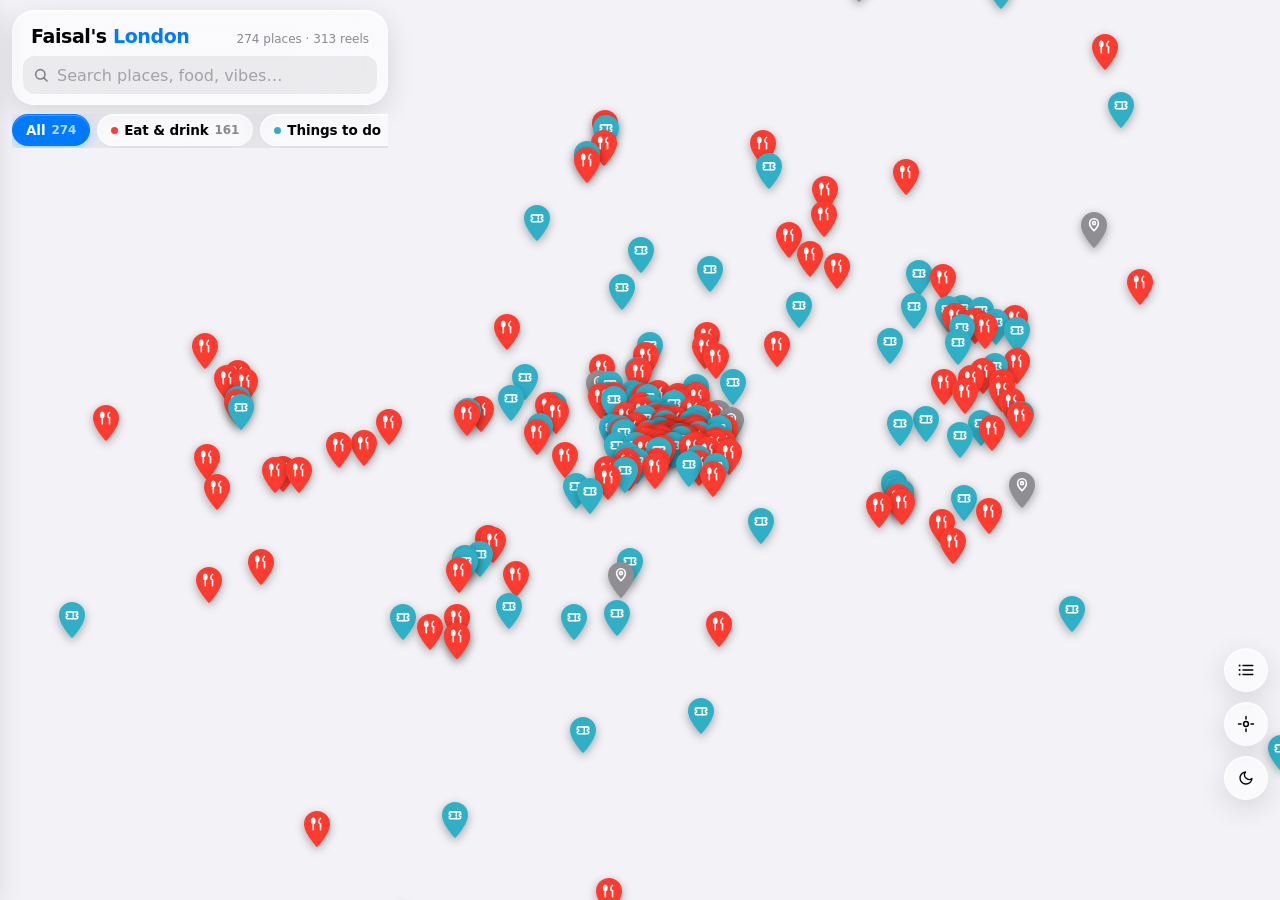
==== index.html @ a234e716 "Step 3: rebuild app as index.html + style.css + app.js + pins.json Liquid Glass restyle, merged venu" ====
<!DOCTYPE html>
<html lang="en-GB">
<head>
<meta charset="UTF-8">
<meta name="viewport" content="width=device-width, initial-scale=1, maximum-scale=1, viewport-fit=cover">
<title>Faisal's London</title>
<meta name="description" content="London places worth going to, saved from Instagram Reels.">

<!-- iOS home-screen install is driven by these meta tags, not by manifest.json -->
<meta name="apple-mobile-web-app-capable" content="yes">
<meta name="apple-mobile-web-app-status-bar-style" content="black-translucent">
<meta name="apple-mobile-web-app-title" content="London">
<meta name="theme-color" content="#f2f2f7" media="(prefers-color-scheme: light)">
<meta name="theme-color" content="#000000" media="(prefers-color-scheme: dark)">
<link rel="apple-touch-icon" href="icons/icon-180.png">
<link rel="icon" href="icons/icon-192.png">
<link rel="manifest" href="manifest.json">

<link rel="stylesheet" href="vendor/leaflet-1.9.4.css">
<link rel="stylesheet" href="style.css">
<script>
  // Set the theme before first paint so the map tiles never flash the wrong way.
  try {
    var t = localStorage.getItem('theme');
    if (!t) t = matchMedia('(prefers-color-scheme: dark)').matches ? 'dark' : 'light';
    document.documentElement.dataset.theme = t;
  } catch (e) { document.documentElement.dataset.theme = 'light'; }
</script>
</head>
<body>
<div id="app">
  <div id="map"></div>

  <div class="chrome-top">
    <div class="header-card glass">
      <div class="header-row">
        <span class="wordmark">Faisal's <em>London</em></span>
        <span class="count" id="count"></span>
      </div>
      <div class="search-row">
        <svg width="16" height="16" viewBox="0 0 24 24" fill="none" stroke="currentColor" stroke-width="2.4" stroke-linecap="round"><circle cx="11" cy="11" r="7"/><line x1="21" y1="21" x2="16.65" y2="16.65"/></svg>
        <input type="search" id="searchInput" placeholder="Search places, food, vibes…"
               autocomplete="off" autocorrect="off" autocapitalize="off" spellcheck="false"
               enterkeyhint="search" aria-label="Search places">
        <button class="clear-btn" id="clearBtn" aria-label="Clear search">
          <svg width="11" height="11" viewBox="0 0 24 24" fill="none" stroke="currentColor" stroke-width="3.4" stroke-linecap="round"><line x1="5" y1="5" x2="19" y2="19"/><line x1="19" y1="5" x2="5" y2="19"/></svg>
        </button>
      </div>
    </div>
    <div class="chip-row" id="chipRow" role="group" aria-label="Filters"></div>
  </div>

  <div class="side-rail">
    <button class="rail-btn glass" id="listBtn" aria-label="Show list of places">
      <svg width="18" height="18" viewBox="0 0 24 24" fill="none" stroke="currentColor" stroke-width="2" stroke-linecap="round"><line x1="8" y1="6" x2="21" y2="6"/><line x1="8" y1="12" x2="21" y2="12"/><line x1="8" y1="18" x2="21" y2="18"/><circle cx="3.5" cy="6" r="1.3" fill="currentColor" stroke="none"/><circle cx="3.5" cy="12" r="1.3" fill="currentColor" stroke="none"/><circle cx="3.5" cy="18" r="1.3" fill="currentColor" stroke="none"/></svg>
    </button>
    <button class="rail-btn glass" id="locateBtn" aria-label="Find places near me">
      <svg width="18" height="18" viewBox="0 0 24 24" fill="none" stroke="currentColor" stroke-width="2" stroke-linecap="round"><circle cx="12" cy="12" r="3.2"/><path d="M12 2v3.4M12 18.6V22M2 12h3.4M18.6 12H22"/></svg>
    </button>
    <button class="rail-btn glass" id="themeBtn" aria-label="Switch between light and dark">
      <svg id="themeIcon" width="16" height="16" viewBox="0 0 24 24" fill="none" stroke="currentColor" stroke-width="2" stroke-linecap="round" stroke-linejoin="round"><path d="M21 12.79A9 9 0 1 1 11.21 3 7 7 0 0 0 21 12.79z"/></svg>
    </button>
  </div>

  <div class="scrim" id="scrim"></div>
  <div class="sheet glass" id="sheet" role="dialog" aria-modal="false" aria-label="Place details">
    <div class="sheet-grip"></div>
    <div class="sheet-body" id="sheetBody"></div>
  </div>

  <div class="toast glass" id="toast" role="status" aria-live="polite"></div>
</div>

<script src="vendor/leaflet-1.9.4.js"></script>
<script src="app.js"></script>
</body>
</html>
---- vendor/leaflet-1.9.4.css ----
/* required styles */

.leaflet-pane,
.leaflet-tile,
.leaflet-marker-icon,
.leaflet-marker-shadow,
.leaflet-tile-container,
.leaflet-pane > svg,
.leaflet-pane > canvas,
.leaflet-zoom-box,
.leaflet-image-layer,
.leaflet-layer {
	position: absolute;
	left: 0;
	top: 0;
	}
.leaflet-container {
	overflow: hidden;
	}
.leaflet-tile,
.leaflet-marker-icon,
.leaflet-marker-shadow {
	-webkit-user-select: none;
	   -moz-user-select: none;
	        user-select: none;
	  -webkit-user-drag: none;
	}
/* Prevents IE11 from highlighting tiles in blue */
.leaflet-tile::selection {
	background: transparent;
}
/* Safari renders non-retina tile on retina better with this, but Chrome is worse */
.leaflet-safari .leaflet-tile {
	image-rendering: -webkit-optimize-contrast;
	}
/* hack that prevents hw layers "stretching" when loading new tiles */
.leaflet-safari .leaflet-tile-container {
	width: 1600px;
	height: 1600px;
	-webkit-transform-origin: 0 0;
	}
.leaflet-marker-icon,
.leaflet-marker-shadow {
	display: block;
	}
/* .leaflet-container svg: reset svg max-width decleration shipped in Joomla! (joomla.org) 3.x */
/* .leaflet-container img: map is broken in FF if you have max-width: 100% on tiles */
.leaflet-container .leaflet-overlay-pane svg {
	max-width: none !important;
	max-height: none !important;
	}
.leaflet-container .leaflet-marker-pane img,
.leaflet-container .leaflet-shadow-pane img,
.leaflet-container .leaflet-tile-pane img,
.leaflet-container img.leaflet-image-layer,
.leaflet-container .leaflet-tile {
	max-width: none !important;
	max-height: none !important;
	width: auto;
	padding: 0;
	}

.leaflet-container img.leaflet-tile {
	/* See: https://bugs.chromium.org/p/chromium/issues/detail?id=600120 */
	mix-blend-mode: plus-lighter;
}

.leaflet-container.leaflet-touch-zoom {
	-ms-touch-action: pan-x pan-y;
	touch-action: pan-x pan-y;
	}
.leaflet-container.leaflet-touch-drag {
	-ms-touch-action: pinch-zoom;
	/* Fallback for FF which doesn't support pinch-zoom */
	touch-action: none;
	touch-action: pinch-zoom;
}
.leaflet-container.leaflet-touch-drag.leaflet-touch-zoom {
	-ms-touch-action: none;
	touch-action: none;
}
.leaflet-container {
	-webkit-tap-highlight-color: transparent;
}
.leaflet-container a {
	-webkit-tap-highlight-color: rgba(51, 181, 229, 0.4);
}
.leaflet-tile {
	filter: inherit;
	visibility: hidden;
	}
.leaflet-tile-loaded {
	visibility: inherit;
	}
.leaflet-zoom-box {
	width: 0;
	height: 0;
	-moz-box-sizing: border-box;
	     box-sizing: border-box;
	z-index: 800;
	}
/* workaround for https://bugzilla.mozilla.org/show_bug.cgi?id=888319 */
.leaflet-overlay-pane svg {
	-moz-user-select: none;
	}

.leaflet-pane         { z-index: 400; }

.leaflet-tile-pane    { z-index: 200; }
.leaflet-overlay-pane { z-index: 400; }
.leaflet-shadow-pane  { z-index: 500; }
.leaflet-marker-pane  { z-index: 600; }
.leaflet-tooltip-pane   { z-index: 650; }
.leaflet-popup-pane   { z-index: 700; }

.leaflet-map-pane canvas { z-index: 100; }
.leaflet-map-pane svg    { z-index: 200; }

.leaflet-vml-shape {
	width: 1px;
	height: 1px;
	}
.lvml {
	behavior: url(#default#VML);
	display: inline-block;
	position: absolute;
	}


/* control positioning */

.leaflet-control {
	position: relative;
	z-index: 800;
	pointer-events: visiblePainted; /* IE 9-10 doesn't have auto */
	pointer-events: auto;
	}
.leaflet-top,
.leaflet-bottom {
	position: absolute;
	z-index: 1000;
	pointer-events: none;
	}
.leaflet-top {
	top: 0;
	}
.leaflet-right {
	right: 0;
	}
.leaflet-bottom {
	bottom: 0;
	}
.leaflet-left {
	left: 0;
	}
.leaflet-control {
	float: left;
	clear: both;
	}
.leaflet-right .leaflet-control {
	float: right;
	}
.leaflet-top .leaflet-control {
	margin-top: 10px;
	}
.leaflet-bottom .leaflet-control {
	margin-bottom: 10px;
	}
.leaflet-left .leaflet-control {
	margin-left: 10px;
	}
.leaflet-right .leaflet-control {
	margin-right: 10px;
	}


/* zoom and fade animations */

.leaflet-fade-anim .leaflet-popup {
	opacity: 0;
	-webkit-transition: opacity 0.2s linear;
	   -moz-transition: opacity 0.2s linear;
	        transition: opacity 0.2s linear;
	}
.leaflet-fade-anim .leaflet-map-pane .leaflet-popup {
	opacity: 1;
	}
.leaflet-zoom-animated {
	-webkit-transform-origin: 0 0;
	    -ms-transform-origin: 0 0;
	        transform-origin: 0 0;
	}
svg.leaflet-zoom-animated {
	will-change: transform;
}

.leaflet-zoom-anim .leaflet-zoom-animated {
	-webkit-transition: -webkit-transform 0.25s cubic-bezier(0,0,0.25,1);
	   -moz-transition:    -moz-transform 0.25s cubic-bezier(0,0,0.25,1);
	        transition:         transform 0.25s cubic-bezier(0,0,0.25,1);
	}
.leaflet-zoom-anim .leaflet-tile,
.leaflet-pan-anim .leaflet-tile {
	-webkit-transition: none;
	   -moz-transition: none;
	        transition: none;
	}

.leaflet-zoom-anim .leaflet-zoom-hide {
	visibility: hidden;
	}


/* cursors */

.leaflet-interactive {
	cursor: pointer;
	}
.leaflet-grab {
	cursor: -webkit-grab;
	cursor:    -moz-grab;
	cursor:         grab;
	}
.leaflet-crosshair,
.leaflet-crosshair .leaflet-interactive {
	cursor: crosshair;
	}
.leaflet-popup-pane,
.leaflet-control {
	cursor: auto;
	}
.leaflet-dragging .leaflet-grab,
.leaflet-dragging .leaflet-grab .leaflet-interactive,
.leaflet-dragging .leaflet-marker-draggable {
	cursor: move;
	cursor: -webkit-grabbing;
	cursor:    -moz-grabbing;
	cursor:         grabbing;
	}

/* marker & overlays interactivity */
.leaflet-marker-icon,
.leaflet-marker-shadow,
.leaflet-image-layer,
.leaflet-pane > svg path,
.leaflet-tile-container {
	pointer-events: none;
	}

.leaflet-marker-icon.leaflet-interactive,
.leaflet-image-layer.leaflet-interactive,
.leaflet-pane > svg path.leaflet-interactive,
svg.leaflet-image-layer.leaflet-interactive path {
	pointer-events: visiblePainted; /* IE 9-10 doesn't have auto */
	pointer-events: auto;
	}

/* visual tweaks */

.leaflet-container {
	background: #ddd;
	outline-offset: 1px;
	}
.leaflet-container a {
	color: #0078A8;
	}
.leaflet-zoom-box {
	border: 2px dotted #38f;
	background: rgba(255,255,255,0.5);
	}


/* general typography */
.leaflet-container {
	font-family: "Helvetica Neue", Arial, Helvetica, sans-serif;
	font-size: 12px;
	font-size: 0.75rem;
	line-height: 1.5;
	}


/* general toolbar styles */

.leaflet-bar {
	box-shadow: 0 1px 5px rgba(0,0,0,0.65);
	border-radius: 4px;
	}
.leaflet-bar a {
	background-color: #fff;
	border-bottom: 1px solid #ccc;
	width: 26px;
	height: 26px;
	line-height: 26px;
	display: block;
	text-align: center;
	text-decoration: none;
	color: black;
	}
.leaflet-bar a,
.leaflet-control-layers-toggle {
	background-position: 50% 50%;
	background-repeat: no-repeat;
	display: block;
	}
.leaflet-bar a:hover,
.leaflet-bar a:focus {
	background-color: #f4f4f4;
	}
.leaflet-bar a:first-child {
	border-top-left-radius: 4px;
	border-top-right-radius: 4px;
	}
.leaflet-bar a:last-child {
	border-bottom-left-radius: 4px;
	border-bottom-right-radius: 4px;
	border-bottom: none;
	}
.leaflet-bar a.leaflet-disabled {
	cursor: default;
	background-color: #f4f4f4;
	color: #bbb;
	}

.leaflet-touch .leaflet-bar a {
	width: 30px;
	height: 30px;
	line-height: 30px;
	}
.leaflet-touch .leaflet-bar a:first-child {
	border-top-left-radius: 2px;
	border-top-right-radius: 2px;
	}
.leaflet-touch .leaflet-bar a:last-child {
	border-bottom-left-radius: 2px;
	border-bottom-right-radius: 2px;
	}

/* zoom control */

.leaflet-control-zoom-in,
.leaflet-control-zoom-out {
	font: bold 18px 'Lucida Console', Monaco, monospace;
	text-indent: 1px;
	}

.leaflet-touch .leaflet-control-zoom-in, .leaflet-touch .leaflet-control-zoom-out  {
	font-size: 22px;
	}


/* layers control */

.leaflet-control-layers {
	box-shadow: 0 1px 5px rgba(0,0,0,0.4);
	background: #fff;
	border-radius: 5px;
	}
.leaflet-control-layers-toggle {
	background-image: url(images/layers.png);
	width: 36px;
	height: 36px;
	}
.leaflet-retina .leaflet-control-layers-toggle {
	background-image: url(images/layers-2x.png);
	background-size: 26px 26px;
	}
.leaflet-touch .leaflet-control-layers-toggle {
	width: 44px;
	height: 44px;
	}
.leaflet-control-layers .leaflet-control-layers-list,
.leaflet-control-layers-expanded .leaflet-control-layers-toggle {
	display: none;
	}
.leaflet-control-layers-expanded .leaflet-control-layers-list {
	display: block;
	position: relative;
	}
.leaflet-control-layers-expanded {
	padding: 6px 10px 6px 6px;
	color: #333;
	background: #fff;
	}
.leaflet-control-layers-scrollbar {
	overflow-y: scroll;
	overflow-x: hidden;
	padding-right: 5px;
	}
.leaflet-control-layers-selector {
	margin-top: 2px;
	position: relative;
	top: 1px;
	}
.leaflet-control-layers label {
	display: block;
	font-size: 13px;
	font-size: 1.08333em;
	}
.leaflet-control-layers-separator {
	height: 0;
	border-top: 1px solid #ddd;
	margin: 5px -10px 5px -6px;
	}

/* Default icon URLs */
.leaflet-default-icon-path { /* used only in path-guessing heuristic, see L.Icon.Default */
	background-image: url(images/marker-icon.png);
	}


/* attribution and scale controls */

.leaflet-container .leaflet-control-attribution {
	background: #fff;
	background: rgba(255, 255, 255, 0.8);
	margin: 0;
	}
.leaflet-control-attribution,
.leaflet-control-scale-line {
	padding: 0 5px;
	color: #333;
	line-height: 1.4;
	}
.leaflet-control-attribution a {
	text-decoration: none;
	}
.leaflet-control-attribution a:hover,
.leaflet-control-attribution a:focus {
	text-decoration: underline;
	}
.leaflet-attribution-flag {
	display: inline !important;
	vertical-align: baseline !important;
	width: 1em;
	height: 0.6669em;
	}
.leaflet-left .leaflet-control-scale {
	margin-left: 5px;
	}
.leaflet-bottom .leaflet-control-scale {
	margin-bottom: 5px;
	}
.leaflet-control-scale-line {
	border: 2px solid #777;
	border-top: none;
	line-height: 1.1;
	padding: 2px 5px 1px;
	white-space: nowrap;
	-moz-box-sizing: border-box;
	     box-sizing: border-box;
	background: rgba(255, 255, 255, 0.8);
	text-shadow: 1px 1px #fff;
	}
.leaflet-control-scale-line:not(:first-child) {
	border-top: 2px solid #777;
	border-bottom: none;
	margin-top: -2px;
	}
.leaflet-control-scale-line:not(:first-child):not(:last-child) {
	border-bottom: 2px solid #777;
	}

.leaflet-touch .leaflet-control-attribution,
.leaflet-touch .leaflet-control-layers,
.leaflet-touch .leaflet-bar {
	box-shadow: none;
	}
.leaflet-touch .leaflet-control-layers,
.leaflet-touch .leaflet-bar {
	border: 2px solid rgba(0,0,0,0.2);
	background-clip: padding-box;
	}


/* popup */

.leaflet-popup {
	position: absolute;
	text-align: center;
	margin-bottom: 20px;
	}
.leaflet-popup-content-wrapper {
	padding: 1px;
	text-align: left;
	border-radius: 12px;
	}
.leaflet-popup-content {
	margin: 13px 24px 13px 20px;
	line-height: 1.3;
	font-size: 13px;
	font-size: 1.08333em;
	min-height: 1px;
	}
.leaflet-popup-content p {
	margin: 17px 0;
	margin: 1.3em 0;
	}
.leaflet-popup-tip-container {
	width: 40px;
	height: 20px;
	position: absolute;
	left: 50%;
	margin-top: -1px;
	margin-left: -20px;
	overflow: hidden;
	pointer-events: none;
	}
.leaflet-popup-tip {
	width: 17px;
	height: 17px;
	padding: 1px;

	margin: -10px auto 0;
	pointer-events: auto;

	-webkit-transform: rotate(45deg);
	   -moz-transform: rotate(45deg);
	    -ms-transform: rotate(45deg);
	        transform: rotate(45deg);
	}
.leaflet-popup-content-wrapper,
.leaflet-popup-tip {
	background: white;
	color: #333;
	box-shadow: 0 3px 14px rgba(0,0,0,0.4);
	}
.leaflet-container a.leaflet-popup-close-button {
	position: absolute;
	top: 0;
	right: 0;
	border: none;
	text-align: center;
	width: 24px;
	height: 24px;
	font: 16px/24px Tahoma, Verdana, sans-serif;
	color: #757575;
	text-decoration: none;
	background: transparent;
	}
.leaflet-container a.leaflet-popup-close-button:hover,
.leaflet-container a.leaflet-popup-close-button:focus {
	color: #585858;
	}
.leaflet-popup-scrolled {
	overflow: auto;
	}

.leaflet-oldie .leaflet-popup-content-wrapper {
	-ms-zoom: 1;
	}
.leaflet-oldie .leaflet-popup-tip {
	width: 24px;
	margin: 0 auto;

	-ms-filter: "progid:DXImageTransform.Microsoft.Matrix(M11=0.70710678, M12=0.70710678, M21=-0.70710678, M22=0.70710678)";
	filter: progid:DXImageTransform.Microsoft.Matrix(M11=0.70710678, M12=0.70710678, M21=-0.70710678, M22=0.70710678);
	}

.leaflet-oldie .leaflet-control-zoom,
.leaflet-oldie .leaflet-control-layers,
.leaflet-oldie .leaflet-popup-content-wrapper,
.leaflet-oldie .leaflet-popup-tip {
	border: 1px solid #999;
	}


/* div icon */

.leaflet-div-icon {
	background: #fff;
	border: 1px solid #666;
	}


/* Tooltip */
/* Base styles for the element that has a tooltip */
.leaflet-tooltip {
	position: absolute;
	padding: 6px;
	background-color: #fff;
	border: 1px solid #fff;
	border-radius: 3px;
	color: #222;
	white-space: nowrap;
	-webkit-user-select: none;
	-moz-user-select: none;
	-ms-user-select: none;
	user-select: none;
	pointer-events: none;
	box-shadow: 0 1px 3px rgba(0,0,0,0.4);
	}
.leaflet-tooltip.leaflet-interactive {
	cursor: pointer;
	pointer-events: auto;
	}
.leaflet-tooltip-top:before,
.leaflet-tooltip-bottom:before,
.leaflet-tooltip-left:before,
.leaflet-tooltip-right:before {
	position: absolute;
	pointer-events: none;
	border: 6px solid transparent;
	background: transparent;
	content: "";
	}

/* Directions */

.leaflet-tooltip-bottom {
	margin-top: 6px;
}
.leaflet-tooltip-top {
	margin-top: -6px;
}
.leaflet-tooltip-bottom:before,
.leaflet-tooltip-top:before {
	left: 50%;
	margin-left: -6px;
	}
.leaflet-tooltip-top:before {
	bottom: 0;
	margin-bottom: -12px;
	border-top-color: #fff;
	}
.leaflet-tooltip-bottom:before {
	top: 0;
	margin-top: -12px;
	margin-left: -6px;
	border-bottom-color: #fff;
	}
.leaflet-tooltip-left {
	margin-left: -6px;
}
.leaflet-tooltip-right {
	margin-left: 6px;
}
.leaflet-tooltip-left:before,
.leaflet-tooltip-right:before {
	top: 50%;
	margin-top: -6px;
	}
.leaflet-tooltip-left:before {
	right: 0;
	margin-right: -12px;
	border-left-color: #fff;
	}
.leaflet-tooltip-right:before {
	left: 0;
	margin-left: -12px;
	border-right-color: #fff;
	}

/* Printing */

@media print {
	/* Prevent printers from removing background-images of controls. */
	.leaflet-control {
		-webkit-print-color-adjust: exact;
		print-color-adjust: exact;
		}
	}
---- style.css ----
/* Faisal's London - Liquid Glass
   Design rules live in CLAUDE.md. The short version: one continuous glass surface per
   group (never stacked), concentric radii, a specular highlight on every glass edge,
   native SF, and iOS system colours light-first. */

:root {
  /* Surface */
  --bg: #f2f2f7;
  --panel: 255, 255, 255;
  --panel-a: 0.62;
  --panel-solid: #ffffff;
  --glass-shine: rgba(255, 255, 255, 0.75);
  --glass-edge: rgba(255, 255, 255, 0.55);
  --hairline: rgba(60, 60, 67, 0.16);
  --fill: rgba(120, 120, 128, 0.12);
  --fill-strong: rgba(120, 120, 128, 0.2);

  /* Ink */
  --text: #000000;
  --muted: rgba(60, 60, 67, 0.6);
  --muted-2: rgba(60, 60, 67, 0.42);

  /* Accent - true iOS system colours. Orange was tried for food and reverted: it
     clashed with systemBlue, which every interactive element uses. */
  --food: #ff3b30;
  --activity: #30b0c7;
  --other: #8e8e93;
  --spark: #007aff;
  --star: #ff9500;
  --closed: #8e8e93;

  --shadow: 0 8px 28px rgba(0, 0, 0, 0.12);
  --shadow-lift: 0 16px 44px rgba(0, 0, 0, 0.18);
  --blur: blur(40px) saturate(180%);
  color-scheme: light;
}

:root[data-theme="dark"] {
  --bg: #000000;
  --panel: 40, 40, 42;
  --panel-a: 0.58;
  --panel-solid: #1c1c1e;
  --glass-shine: rgba(255, 255, 255, 0.22);
  --glass-edge: rgba(255, 255, 255, 0.16);
  --hairline: rgba(255, 255, 255, 0.12);
  --fill: rgba(120, 120, 128, 0.24);
  --fill-strong: rgba(120, 120, 128, 0.36);
  --text: #ffffff;
  --muted: rgba(235, 235, 245, 0.6);
  --muted-2: rgba(235, 235, 245, 0.42);
  --food: #ff453a;
  --activity: #40c8e0;
  --other: #98989d;
  --spark: #0a84ff;
  --star: #ffb340;
  --shadow: 0 8px 28px rgba(0, 0, 0, 0.5);
  --shadow-lift: 0 16px 44px rgba(0, 0, 0, 0.6);
  color-scheme: dark;
}

* { box-sizing: border-box; -webkit-tap-highlight-color: transparent; }
html, body { height: 100%; margin: 0; padding: 0; }

body {
  background: var(--bg);
  color: var(--text);
  font-family: -apple-system, BlinkMacSystemFont, 'SF Pro Text', 'Helvetica Neue', system-ui, sans-serif;
  overflow: hidden;
  overscroll-behavior: none;
  -webkit-font-smoothing: antialiased;
}

button, input { font: inherit; color: inherit; }
button { border: 0; background: none; padding: 0; cursor: pointer; }

/* ---------- glass ---------- */
/* The specular highlight (inset 0 1px 0) is the thing that separates this from generic
   blur - real glass lenses light along its top edge. */
.glass {
  background: rgba(var(--panel), var(--panel-a));
  backdrop-filter: var(--blur);
  -webkit-backdrop-filter: var(--blur);
  border: 0.5px solid var(--glass-edge);
  box-shadow: var(--shadow), inset 0 1px 0 var(--glass-shine);
}

@supports not (backdrop-filter: blur(1px)) {
  .glass { background: var(--panel-solid); }
}

/* ---------- layout ---------- */
#app { position: relative; height: 100dvh; width: 100%; overflow: hidden; }
#map { position: absolute; inset: 0; z-index: 1; background: var(--bg); }
.leaflet-control-zoom, .leaflet-control-attribution { display: none; }
.leaflet-tile { filter: saturate(0.92); }
:root[data-theme="dark"] .leaflet-tile {
  filter: saturate(0.6) brightness(0.78) invert(0.92) hue-rotate(180deg) contrast(0.95);
}

/* ---------- top chrome ---------- */
.chrome-top {
  position: absolute; z-index: 30;
  top: 0; left: 0; right: 0;
  padding: max(10px, env(safe-area-inset-top)) max(12px, env(safe-area-inset-left))
           0 max(12px, env(safe-area-inset-right));
  pointer-events: none;
}
.chrome-top > * { pointer-events: auto; }

/* Header and search are ONE glass surface, not two stacked - stacked translucency
   reads muddy, which is Apple's own guidance. */
.header-card {
  --r: 22px;
  --pad: 10px;
  border-radius: var(--r);
  padding: var(--pad);
}

.header-row {
  display: flex; align-items: baseline; gap: 8px;
  padding: 4px 8px 9px;
}
.wordmark { font-size: 19px; font-weight: 700; letter-spacing: -0.4px; }
.wordmark em { font-style: normal; color: var(--spark); }
.count { margin-left: auto; font-size: 12px; font-weight: 500; color: var(--muted); font-variant-numeric: tabular-nums; }

/* Concentric radius: parent radius minus parent padding. Not an arbitrary number. */
.search-row {
  display: flex; align-items: center; gap: 8px;
  background: var(--fill);
  border-radius: calc(var(--r) - var(--pad));
  padding: 0 10px;
  height: 38px;
}
.search-row svg { flex: none; color: var(--muted); }
#searchInput {
  flex: 1; min-width: 0; border: 0; background: none; outline: none;
  font-size: 16px; /* 16px or iOS zooms the page on focus */
  padding: 0;
}
#searchInput::placeholder { color: var(--muted-2); }
/* type="search" gives us the right iOS keyboard, but WebKit draws its own clear button
   on top of ours. Hide theirs, keep ours. */
#searchInput::-webkit-search-cancel-button,
#searchInput::-webkit-search-decoration { -webkit-appearance: none; appearance: none; }
.clear-btn {
  flex: none; width: 20px; height: 20px; border-radius: 50%;
  display: none; place-items: center;
  background: var(--fill-strong); color: var(--muted);
}
.clear-btn.on { display: grid; }

/* ---------- filter chips ---------- */
.chip-row {
  display: flex; gap: 7px; margin-top: 9px;
  overflow-x: auto; scrollbar-width: none;
  padding-bottom: 2px;
  -webkit-overflow-scrolling: touch;
}
.chip-row::-webkit-scrollbar { display: none; }

.chip {
  flex: none;
  display: inline-flex; align-items: center; gap: 6px;
  height: 32px; padding: 0 13px;
  border-radius: 16px;
  font-size: 13.5px; font-weight: 600; letter-spacing: -0.1px;
  white-space: nowrap;
  color: var(--text);
  transition: background 0.18s ease, color 0.18s ease;
}
.chip .dot { width: 7px; height: 7px; border-radius: 50%; flex: none; }
.chip .n { font-size: 12px; font-weight: 600; color: var(--muted); font-variant-numeric: tabular-nums; }
.chip[aria-pressed="true"] {
  background: var(--spark);
  color: #fff;
  border-color: transparent;
  box-shadow: 0 4px 14px rgba(0, 122, 255, 0.34), inset 0 1px 0 rgba(255, 255, 255, 0.28);
}
.chip[aria-pressed="true"] .n { color: rgba(255, 255, 255, 0.72); }
.chip[aria-pressed="true"] .dot { box-shadow: 0 0 0 1.5px rgba(255, 255, 255, 0.5); }

/* ---------- floating side rail ---------- */
/* Separate circles, not bundled into the search card - this is what real Apple Maps
   does with its compass and location controls. */
.side-rail {
  position: absolute; z-index: 25;
  right: max(12px, env(safe-area-inset-right));
  bottom: calc(max(16px, env(safe-area-inset-bottom)) + 84px);
  display: flex; flex-direction: column; gap: 10px;
}
.rail-btn {
  width: 44px; height: 44px; border-radius: 50%;
  display: grid; place-items: center;
  color: var(--text);
  transition: transform 0.15s ease;
}
.rail-btn:active { transform: scale(0.92); }
.rail-btn.active { color: var(--spark); }
.rail-btn.locating svg { animation: spin 1s linear infinite; }
@keyframes spin { to { transform: rotate(360deg); } }

/* ---------- map pins ---------- */
.pin-wrap { position: relative; }
.map-pin {
  width: 30px; height: 38px;
  filter: drop-shadow(0 3px 5px rgba(0, 0, 0, 0.32));
  transition: transform 0.16s cubic-bezier(0.34, 1.56, 0.64, 1);
  transform-origin: 50% 100%;
}
.pin-wrap.selected .map-pin { transform: scale(1.28); }
.pin-wrap.is-closed { opacity: 0.55; }

.pin-label {
  position: absolute; left: 50%; top: 100%;
  transform: translateX(-50%);
  margin-top: 2px;
  max-width: 132px;
  padding: 2px 7px;
  border-radius: 8px;
  font-size: 11px; font-weight: 600; letter-spacing: -0.1px;
  white-space: nowrap; overflow: hidden; text-overflow: ellipsis;
  color: var(--text);
  background: rgba(var(--panel), 0.86);
  backdrop-filter: blur(12px);
  -webkit-backdrop-filter: blur(12px);
  box-shadow: 0 1px 4px rgba(0, 0, 0, 0.16), inset 0 0.5px 0 var(--glass-shine);
  pointer-events: none;
}

/* the blue "you are here" dot */
.me-dot {
  width: 18px; height: 18px; border-radius: 50%;
  background: var(--spark);
  border: 2.5px solid #fff;
  box-shadow: 0 0 0 1px rgba(0, 0, 0, 0.12), 0 2px 8px rgba(0, 122, 255, 0.5);
}

/* ---------- bottom sheet ---------- */
.scrim {
  position: absolute; inset: 0; z-index: 40;
  background: rgba(0, 0, 0, 0.18);
  opacity: 0; pointer-events: none;
  transition: opacity 0.28s ease;
}
.scrim.on { opacity: 1; pointer-events: auto; }

.sheet {
  position: absolute; z-index: 50;
  left: 0; right: 0; bottom: 0;
  max-height: 86dvh;
  border-radius: 26px 26px 0 0;
  transform: translateY(101%);
  transition: transform 0.36s cubic-bezier(0.32, 0.72, 0, 1);
  display: flex; flex-direction: column;
  padding-bottom: env(safe-area-inset-bottom);
}
.sheet.open { transform: translateY(0); }

.sheet-grip {
  flex: none; width: 36px; height: 5px; border-radius: 3px;
  background: var(--fill-strong);
  margin: 8px auto 2px;
}
.sheet-body { overflow-y: auto; -webkit-overflow-scrolling: touch; padding: 6px 18px 20px; }

/* ---------- detail ---------- */
.v-head { display: flex; align-items: flex-start; gap: 11px; padding-top: 6px; }
.v-glyph {
  flex: none; width: 38px; height: 38px; border-radius: 11px;
  display: grid; place-items: center; color: #fff;
}
.v-name { font-size: 21px; font-weight: 700; letter-spacing: -0.5px; line-height: 1.2; }
.v-sub { font-size: 13.5px; color: var(--muted); margin-top: 3px; }

.v-meta { display: flex; flex-wrap: wrap; align-items: center; gap: 7px; margin-top: 11px; }
.badge {
  display: inline-flex; align-items: center; gap: 4px;
  height: 25px; padding: 0 9px; border-radius: 8px;
  background: var(--fill);
  font-size: 12.5px; font-weight: 600;
  font-variant-numeric: tabular-nums;
}
.badge .rc { color: var(--muted); font-weight: 500; }
.badge svg { color: var(--star); }
.badge.open-now { color: #248a3d; background: rgba(52, 199, 89, 0.16); }
.badge.shut { color: var(--closed); }
.badge.permanently-closed { background: rgba(142, 142, 147, 0.2); color: var(--muted); }

.v-actions { display: flex; gap: 8px; margin: 14px 0 4px; }
.btn {
  flex: 1;
  display: inline-flex; align-items: center; justify-content: center; gap: 6px;
  height: 42px; border-radius: 12px;
  font-size: 14.5px; font-weight: 600;
  background: var(--fill); color: var(--text);
  text-decoration: none;
  transition: transform 0.14s ease;
}
.btn:active { transform: scale(0.97); }
.btn.primary {
  background: var(--spark); color: #fff;
  box-shadow: 0 4px 14px rgba(0, 122, 255, 0.3), inset 0 1px 0 rgba(255, 255, 255, 0.24);
}

.sec-label {
  font-size: 11.5px; font-weight: 700; letter-spacing: 0.5px; text-transform: uppercase;
  color: var(--muted-2); margin: 18px 0 8px;
}

.hours-list { display: grid; gap: 3px; }
.hours-row { display: flex; justify-content: space-between; font-size: 13.5px; gap: 12px; }
.hours-row.today { font-weight: 700; }
.hours-row span:last-child { color: var(--muted); font-variant-numeric: tabular-nums; }
.hours-row.today span:last-child { color: var(--text); }

.reel-card {
  display: block; text-decoration: none; color: inherit;
  background: var(--fill); border-radius: 14px;
  padding: 11px 12px; margin-bottom: 8px;
  transition: transform 0.14s ease;
}
.reel-card:active { transform: scale(0.98); }
.reel-top { display: flex; align-items: center; gap: 7px; font-size: 13px; font-weight: 650; }
.reel-top .play { color: var(--spark); flex: none; }
.reel-owner { overflow: hidden; text-overflow: ellipsis; white-space: nowrap; }
.reel-cap {
  font-size: 12.5px; color: var(--muted); margin-top: 5px; line-height: 1.42;
  display: -webkit-box; -webkit-line-clamp: 3; -webkit-box-orient: vertical; overflow: hidden;
}

/* ---------- results list ---------- */
.res-head {
  display: flex; align-items: center; justify-content: space-between;
  padding: 2px 0 10px;
}
.res-title { font-size: 17px; font-weight: 700; letter-spacing: -0.3px; }
.res-sort { font-size: 13.5px; font-weight: 600; color: var(--spark); }

.res-item {
  display: flex; align-items: center; gap: 11px;
  padding: 11px 2px;
  border-bottom: 0.5px solid var(--hairline);
  width: 100%; text-align: left;
}
.res-item:last-child { border-bottom: 0; }
.res-glyph { flex: none; width: 32px; height: 32px; border-radius: 9px; display: grid; place-items: center; color: #fff; }
.res-main { flex: 1; min-width: 0; }
.res-name { font-size: 15px; font-weight: 600; letter-spacing: -0.2px; overflow: hidden; text-overflow: ellipsis; white-space: nowrap; }
.res-sub { font-size: 12.5px; color: var(--muted); margin-top: 2px; display: flex; gap: 6px; align-items: center; }
.res-sub .sep { color: var(--muted-2); }
.res-dist { flex: none; font-size: 12.5px; font-weight: 600; color: var(--muted); font-variant-numeric: tabular-nums; }
.res-item.is-closed .res-name { color: var(--muted); text-decoration: line-through; text-decoration-color: var(--muted-2); }

.empty { text-align: center; padding: 34px 20px 40px; color: var(--muted); }
.empty-title { font-size: 15px; font-weight: 600; color: var(--text); margin-bottom: 5px; }
.empty-sub { font-size: 13.5px; line-height: 1.45; }

.toast {
  position: absolute; z-index: 60;
  left: 50%; bottom: calc(max(16px, env(safe-area-inset-bottom)) + 24px);
  transform: translate(-50%, 14px);
  padding: 9px 15px; border-radius: 13px;
  font-size: 13.5px; font-weight: 600;
  opacity: 0; pointer-events: none;
  transition: opacity 0.22s ease, transform 0.22s ease;
  max-width: calc(100vw - 40px); text-align: center;
}
.toast.on { opacity: 1; transform: translate(-50%, 0); }

@media (prefers-reduced-motion: reduce) {
  * { animation-duration: 0.01ms !important; transition-duration: 0.01ms !important; }
}

/* Wide screens: the sheet becomes a left-hand panel, like Apple Maps on iPad. */
@media (min-width: 840px) {
  .chrome-top { max-width: 400px; }
  .sheet {
    right: auto; top: 0; bottom: 0;
    width: 400px;
    max-height: none;
    border-radius: 0;
    transform: translateX(-101%);
    padding-top: max(12px, env(safe-area-inset-top));
  }
  .sheet.open { transform: translateX(0); }
  .sheet-grip { display: none; }
  .chrome-top { left: 0; transition: transform 0.36s cubic-bezier(0.32, 0.72, 0, 1); }
  #app.panel-open .chrome-top { transform: translateX(400px); }
  .scrim { display: none; }
}
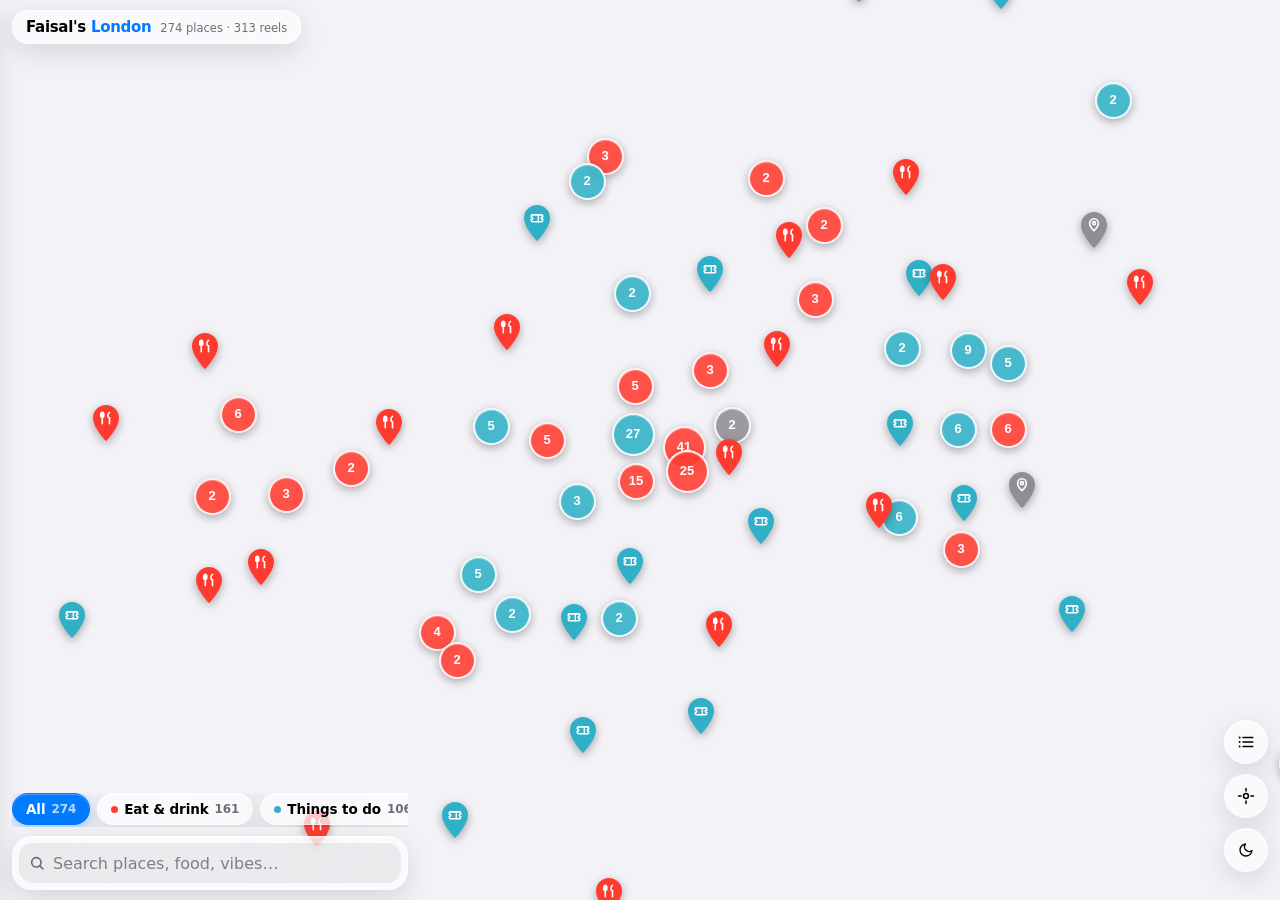
==== commit 8448b6dd: "Apply QA and UX review findings Fixes a blocking bug where the scrim made search and filters unreach" ====
--- a/index.html
+++ b/index.html
@@ -32,11 +32,15 @@
   <div id="map"></div>
 
   <div class="chrome-top">
-    <div class="header-card glass">
-      <div class="header-row">
-        <span class="wordmark">Faisal's <em>London</em></span>
-        <span class="count" id="count"></span>
-      </div>
+    <div class="wordmark-pill glass">
+      <span class="wordmark">Faisal's <em>London</em></span>
+      <span class="count" id="count"></span>
+    </div>
+  </div>
+
+  <div class="chrome-bottom" id="chromeBottom">
+    <div class="chip-row" id="chipRow" role="group" aria-label="Filters"></div>
+    <div class="search-card glass">
       <div class="search-row">
         <svg width="16" height="16" viewBox="0 0 24 24" fill="none" stroke="currentColor" stroke-width="2.4" stroke-linecap="round"><circle cx="11" cy="11" r="7"/><line x1="21" y1="21" x2="16.65" y2="16.65"/></svg>
         <input type="search" id="searchInput" placeholder="Search places, food, vibes…"
@@ -47,7 +51,6 @@
         </button>
       </div>
     </div>
-    <div class="chip-row" id="chipRow" role="group" aria-label="Filters"></div>
   </div>
 
   <div class="side-rail">
@@ -63,7 +66,7 @@
   </div>
 
   <div class="scrim" id="scrim"></div>
-  <div class="sheet glass" id="sheet" role="dialog" aria-modal="false" aria-label="Place details">
+  <div class="sheet glass" id="sheet" role="dialog" aria-modal="false" tabindex="-1" aria-label="Place details">
     <div class="sheet-grip"></div>
     <div class="sheet-body" id="sheetBody"></div>
   </div>
--- a/style.css
+++ b/style.css
@@ -17,8 +17,8 @@
 
   /* Ink */
   --text: #000000;
-  --muted: rgba(60, 60, 67, 0.6);
-  --muted-2: rgba(60, 60, 67, 0.42);
+  --muted: rgba(60, 60, 67, 0.74);
+  --muted-2: rgba(60, 60, 67, 0.62);
 
   /* Accent - true iOS system colours. Orange was tried for food and reverted: it
      clashed with systemBlue, which every interactive element uses. */
@@ -97,32 +97,43 @@
   filter: saturate(0.6) brightness(0.78) invert(0.92) hue-rotate(180deg) contrast(0.95);
 }
 
-/* ---------- top chrome ---------- */
+/* ---------- chrome ----------
+   Search and filters live at the BOTTOM. Apple's own guidance puts search there when
+   there is no bottom toolbar, and this app is used one-handed on the street - the two
+   controls you touch most were the only ones out of thumb reach.
+   Both bars sit above the sheet (z 60) so a filter is never unreachable behind a card. */
 .chrome-top {
-  position: absolute; z-index: 30;
+  position: absolute; z-index: 60;
   top: 0; left: 0; right: 0;
   padding: max(10px, env(safe-area-inset-top)) max(12px, env(safe-area-inset-left))
            0 max(12px, env(safe-area-inset-right));
   pointer-events: none;
 }
-.chrome-top > * { pointer-events: auto; }
-
-/* Header and search are ONE glass surface, not two stacked - stacked translucency
-   reads muddy, which is Apple's own guidance. */
-.header-card {
-  --r: 22px;
-  --pad: 10px;
+.wordmark-pill {
+  display: inline-flex; align-items: baseline; gap: 9px;
+  border-radius: 16px; padding: 7px 13px;
+  pointer-events: auto;
+}
+.wordmark { font-size: 15px; font-weight: 700; letter-spacing: -0.3px; }
+.wordmark em { font-style: normal; color: var(--spark); }
+.count { font-size: 11.5px; font-weight: 500; color: var(--muted); font-variant-numeric: tabular-nums; }
+
+.chrome-bottom {
+  position: absolute; z-index: 60;
+  left: 0; right: 0; bottom: 0;
+  padding: 0 max(12px, env(safe-area-inset-left))
+           max(10px, env(safe-area-inset-bottom)) max(12px, env(safe-area-inset-right));
+  pointer-events: none;
+}
+.chrome-bottom > * { pointer-events: auto; }
+
+.search-card {
+  --r: 20px;
+  --pad: 6px;
   border-radius: var(--r);
   padding: var(--pad);
-}
-
-.header-row {
-  display: flex; align-items: baseline; gap: 8px;
-  padding: 4px 8px 9px;
-}
-.wordmark { font-size: 19px; font-weight: 700; letter-spacing: -0.4px; }
-.wordmark em { font-style: normal; color: var(--spark); }
-.count { margin-left: auto; font-size: 12px; font-weight: 500; color: var(--muted); font-variant-numeric: tabular-nums; }
+  margin-top: 9px;
+}
 
 /* Concentric radius: parent radius minus parent padding. Not an arbitrary number. */
 .search-row {
@@ -130,7 +141,7 @@
   background: var(--fill);
   border-radius: calc(var(--r) - var(--pad));
   padding: 0 10px;
-  height: 38px;
+  height: 40px;
 }
 .search-row svg { flex: none; color: var(--muted); }
 #searchInput {
@@ -143,8 +154,16 @@
    on top of ours. Hide theirs, keep ours. */
 #searchInput::-webkit-search-cancel-button,
 #searchInput::-webkit-search-decoration { -webkit-appearance: none; appearance: none; }
+.search-row:focus-within {
+  box-shadow: 0 0 0 3px color-mix(in srgb, var(--spark) 38%, transparent);
+}
+.chip:focus-visible, .rail-btn:focus-visible, .btn:focus-visible,
+.res-item:focus-visible, .reel-card:focus-visible, .clear-btn:focus-visible {
+  outline: 2.5px solid var(--spark);
+  outline-offset: 2px;
+}
 .clear-btn {
-  flex: none; width: 20px; height: 20px; border-radius: 50%;
+  flex: none; width: 28px; height: 28px; border-radius: 50%;
   display: none; place-items: center;
   background: var(--fill-strong); color: var(--muted);
 }
@@ -152,7 +171,7 @@
 
 /* ---------- filter chips ---------- */
 .chip-row {
-  display: flex; gap: 7px; margin-top: 9px;
+  display: flex; gap: 7px;
   overflow-x: auto; scrollbar-width: none;
   padding-bottom: 2px;
   -webkit-overflow-scrolling: touch;
@@ -185,10 +204,13 @@
    does with its compass and location controls. */
 .side-rail {
   position: absolute; z-index: 25;
+  transition: opacity 0.2s ease;
   right: max(12px, env(safe-area-inset-right));
-  bottom: calc(max(16px, env(safe-area-inset-bottom)) + 84px);
+  bottom: calc(var(--chrome-h, 104px) + 12px);
   display: flex; flex-direction: column; gap: 10px;
 }
+#app.panel-open .side-rail { opacity: 0; pointer-events: none; }
+
 .rail-btn {
   width: 44px; height: 44px; border-radius: 50%;
   display: grid; place-items: center;
@@ -247,15 +269,17 @@
 
 .sheet {
   position: absolute; z-index: 50;
-  left: 0; right: 0; bottom: 0;
-  max-height: 86dvh;
-  border-radius: 26px 26px 0 0;
-  transform: translateY(101%);
+  left: 0; right: 0; bottom: var(--chrome-h, 104px);
+  max-height: calc(88dvh - var(--chrome-h, 104px));
+  border-radius: 26px 26px 26px 26px;
+  margin: 0 8px;
+  transform: translateY(calc(101% + var(--chrome-h, 104px)));
   transition: transform 0.36s cubic-bezier(0.32, 0.72, 0, 1);
   display: flex; flex-direction: column;
   padding-bottom: env(safe-area-inset-bottom);
 }
 .sheet.open { transform: translateY(0); }
+.sheet { will-change: transform; touch-action: pan-y; }
 
 .sheet-grip {
   flex: none; width: 36px; height: 5px; border-radius: 3px;
@@ -272,6 +296,13 @@
 }
 .v-name { font-size: 21px; font-weight: 700; letter-spacing: -0.5px; line-height: 1.2; }
 .v-sub { font-size: 13.5px; color: var(--muted); margin-top: 3px; }
+
+.v-hook {
+  font-size: 14px; line-height: 1.45; margin-top: 11px;
+  color: var(--text);
+  padding-left: 11px;
+  border-left: 3px solid var(--spark);
+}
 
 .v-meta { display: flex; flex-wrap: wrap; align-items: center; gap: 7px; margin-top: 11px; }
 .badge {
@@ -357,7 +388,7 @@
 .empty-sub { font-size: 13.5px; line-height: 1.45; }
 
 .toast {
-  position: absolute; z-index: 60;
+  position: absolute; z-index: 70;
   left: 50%; bottom: calc(max(16px, env(safe-area-inset-bottom)) + 24px);
   transform: translate(-50%, 14px);
   padding: 9px 15px; border-radius: 13px;
@@ -372,20 +403,37 @@
   * { animation-duration: 0.01ms !important; transition-duration: 0.01ms !important; }
 }
 
-/* Wide screens: the sheet becomes a left-hand panel, like Apple Maps on iPad. */
+/* Wide screens: the sheet becomes a left-hand panel, like Apple Maps on iPad, and the
+   bottom bar tucks in beside it. */
 @media (min-width: 840px) {
-  .chrome-top { max-width: 400px; }
+  .chrome-bottom { max-width: 420px; }
   .sheet {
     right: auto; top: 0; bottom: 0;
-    width: 400px;
+    width: 420px;
     max-height: none;
     border-radius: 0;
+    margin: 0;
     transform: translateX(-101%);
     padding-top: max(12px, env(safe-area-inset-top));
+    padding-bottom: calc(var(--chrome-h, 104px) + env(safe-area-inset-bottom));
   }
   .sheet.open { transform: translateX(0); }
   .sheet-grip { display: none; }
-  .chrome-top { left: 0; transition: transform 0.36s cubic-bezier(0.32, 0.72, 0, 1); }
-  #app.panel-open .chrome-top { transform: translateX(400px); }
+  .side-rail { bottom: calc(max(16px, env(safe-area-inset-bottom)) + 12px); }
+  /* The panel is on the left here, so the right-hand rail is never underneath it. */
+  #app.panel-open .side-rail { opacity: 1; pointer-events: auto; }
   .scrim { display: none; }
 }
+
+/* Cluster bubble, shown only below the zoom where pin labels appear. */
+.cluster {
+  display: grid; place-items: center;
+  border-radius: 50%;
+  background: color-mix(in srgb, var(--c) 88%, transparent);
+  color: #fff;
+  font-size: 13px; font-weight: 700; font-variant-numeric: tabular-nums;
+  border: 2px solid rgba(255, 255, 255, 0.9);
+  box-shadow: 0 3px 10px rgba(0, 0, 0, 0.3), inset 0 1px 0 rgba(255, 255, 255, 0.3);
+  transition: transform 0.15s ease;
+}
+.cluster:active { transform: scale(0.93); }
